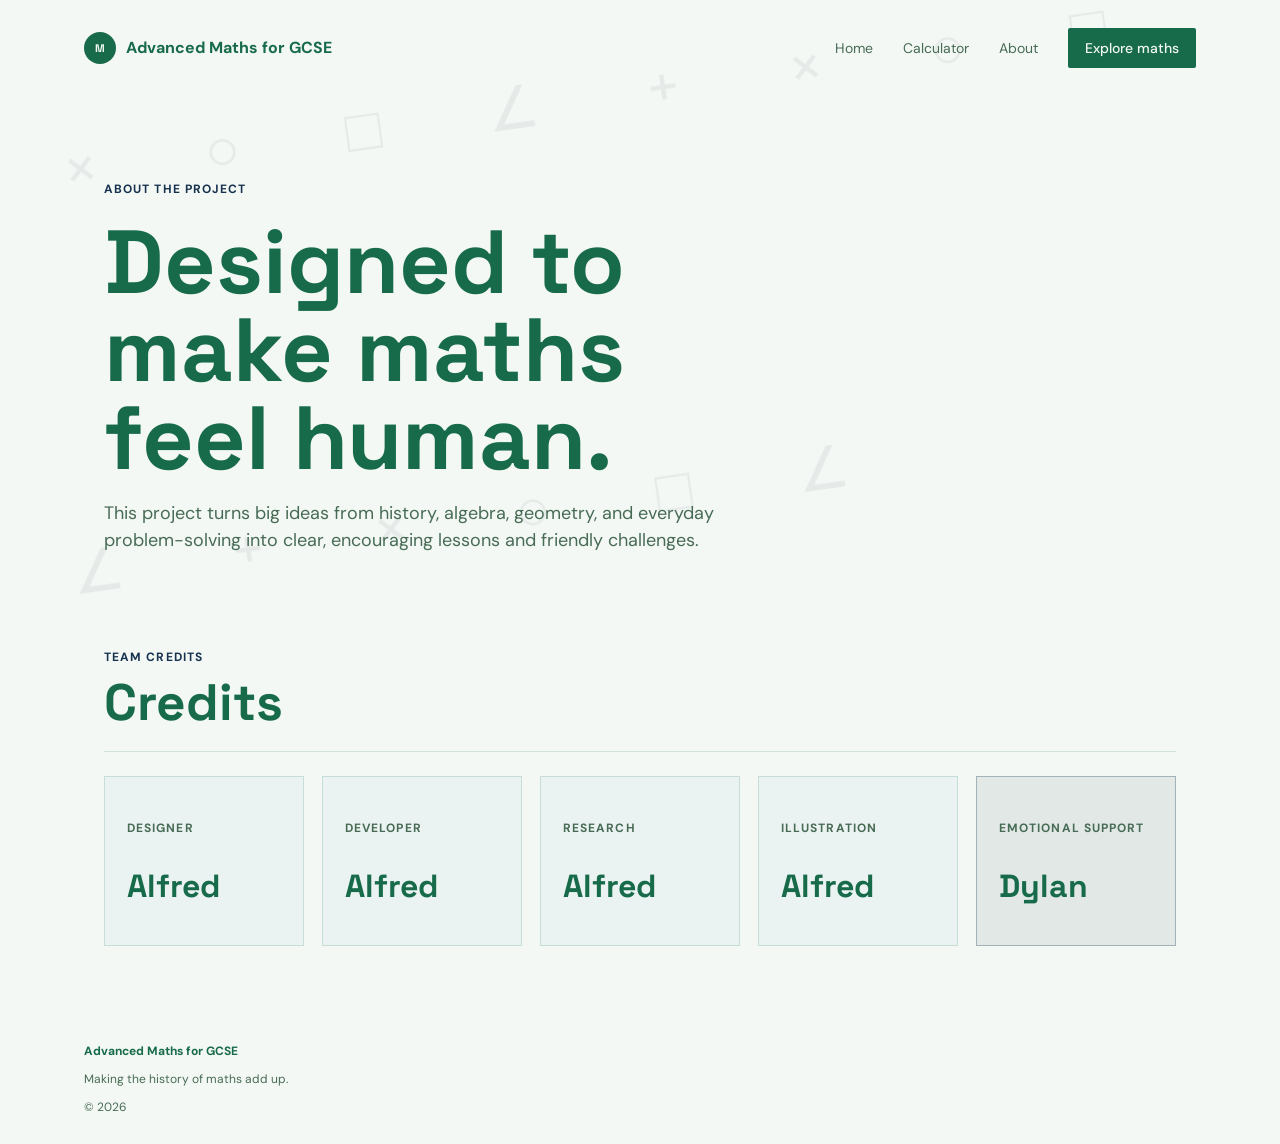
==== about.html @ 9c4b884f "Add dedicated About credits page" ====
<!doctype html>
<html lang="en-GB">
<head>
  <meta charset="UTF-8">
  <meta name="viewport" content="width=device-width, initial-scale=1.0">
  <meta name="description" content="About the team and credits for Advanced Maths for GCSE.">
  <title>About | Advanced Maths for GCSE</title>
  <link rel="preconnect" href="https://fonts.googleapis.com">
  <link rel="preconnect" href="https://fonts.gstatic.com" crossorigin>
  <link href="https://fonts.googleapis.com/css2?family=DM+Sans:wght@400;500;700&family=Space+Grotesk:wght@500;600;700&display=swap" rel="stylesheet">
  <link rel="stylesheet" href="style.css">
</head>
<body>
  <header class="site-header">
    <a class="brand" href="index.html" aria-label="Advanced Maths for GCSE home">
      <span class="brand-mark">M</span>
      <span>Advanced Maths for GCSE</span>
    </a>
    <nav aria-label="Main navigation">
      <a href="index.html">Home</a>
      <a href="calculator.html">Calculator</a>
      <a href="about.html">About</a>
      <a class="nav-button" href="subjects.html">Explore maths</a>
    </nav>
  </header>

  <main class="about-page">
    <section class="about-hero">
      <p class="eyebrow">About the project</p>
      <h1>Designed to make maths feel human.</h1>
      <p class="about-intro">This project turns big ideas from history, algebra, geometry, and everyday problem-solving into clear, encouraging lessons and friendly challenges.</p>
    </section>

    <section class="credits-panel" id="credits" aria-labelledby="credits-title">
      <div class="section-heading">
        <div>
          <p class="eyebrow">Team credits</p>
          <h2 id="credits-title">Credits</h2>
        </div>
      </div>

      <div class="credit-grid">
        <article class="credit-card">
          <p class="note-tag">Designer</p>
          <h3>Alfred</h3>
        </article>

        <article class="credit-card">
          <p class="note-tag">Developer</p>
          <h3>Alfred</h3>
        </article>

        <article class="credit-card">
          <p class="note-tag">Research</p>
          <h3>Alfred</h3>
        </article>

        <article class="credit-card">
          <p class="note-tag">Illustration</p>
          <h3>Alfred</h3>
        </article>

        <article class="credit-card emotional-support">
          <p class="note-tag">Emotional support</p>
          <h3>Dylan</h3>
        </article>
      </div>
    </section>
  </main>

  <footer class="site-footer">
    <div class="footer-branding">
      <span class="brand-footer">Advanced Maths for GCSE</span>
      <span>Making the history of maths add up.</span>
      <span>© 2026</span>
    </div>
  </footer>
</body>
</html>
---- style.css ----
:root {
  --ink: #176b4a;
  --muted: #486b55;
  --paper: #f3f8f4;
  --cream: #dcefe2;
  --sage: #8dbde0;
  --deep-sage: #16324f;
  --coral: #d94747;
  --line: rgba(23, 107, 74, 0.16);
  --display: "Space Grotesk", "Trebuchet MS", sans-serif;
  --body: "DM Sans", "Segoe UI", sans-serif;
}

* { box-sizing: border-box; }
html { scroll-behavior: smooth; }
body {
  margin: 0;
  color: var(--ink);
  background: var(--paper);
  font-family: var(--body);
  font-size: 16px;
  line-height: 1.5;
}
body::before {
  position: fixed;
  z-index: 0;
  inset: 0;
  overflow: hidden;
  padding: 54px 4vw;
  color: rgba(120, 130, 142, 0.11);
  content: "\002B     \00D7     \25CB     \25A1     \2220     \002B     \00D7     \25CB     \25A1\A\A     \2220     \002B     \00D7     \25CB     \25A1     \2220\A\A\A \00D7     \25CB     \25A1     \2220     \002B     \00D7     \25CB";
  font-family: var(--display);
  font-size: clamp(24px, 4vw, 54px);
  letter-spacing: 0.16em;
  line-height: 3.4;
  pointer-events: none;
  transform: rotate(-8deg) scale(1.15);
  white-space: pre;
}
body > * { position: relative; z-index: 1; }
a { color: inherit; text-decoration: none; }
.site-header, main, .site-footer { max-width: 1240px; margin: 0 auto; padding-left: 5vw; padding-right: 5vw; }
.site-header {
  display: flex;
  align-items: center;
  justify-content: space-between;
  padding-top: 28px;
  padding-bottom: 28px;
}
.brand { display: flex; align-items: center; gap: 10px; font-weight: 700; }
.brand-mark {
  display: grid;
  width: 32px;
  height: 32px;
  place-items: center;
  border-radius: 50%;
  color: var(--paper);
  background: var(--ink);
  font-family: var(--display);
  font-size: 11px;
  letter-spacing: 0;
}
nav { display: flex; align-items: center; gap: 30px; font-size: 14px; }
nav a:not(.nav-button) { color: var(--muted); }
nav a:not(.nav-button):hover, .text-link:hover { color: var(--coral); }
.nav-button, .primary-button, button {
  border: 0;
  border-radius: 2px;
  color: var(--paper);
  background: var(--ink);
  cursor: pointer;
  font: 500 14px var(--body);
  transition: transform 180ms ease, background 180ms ease;
}
.nav-button { padding: 11px 17px; }
.nav-button:hover, .primary-button:hover, button:hover { transform: translateY(-2px); background: var(--deep-sage); }
.hero {
  display: grid;
  grid-template-columns: minmax(0, 0.94fr) minmax(390px, 1.06fr);
  align-items: center;
  gap: 8vw;
  min-height: 570px;
  padding-top: 56px;
  padding-bottom: 84px;
}
.eyebrow, .note-tag, .issue-count, .art-caption {
  margin: 0;
  color: var(--deep-sage);
  font-size: 12px;
  font-weight: 700;
  letter-spacing: 0.09em;
  text-transform: uppercase;
}
h1, h2, h3 { margin: 0; font-family: var(--display); letter-spacing: 0; line-height: 0.98; }
h1 { max-width: 590px; margin-top: 21px; font-size: clamp(52px, 7vw, 94px); }
.hero-subtitle { margin-top: 16px; color: var(--deep-sage); font-size: clamp(24px, 3vw, 38px); }
.hero-text { max-width: 440px; margin: 30px 0 34px; color: var(--muted); font-size: 18px; }
.primary-button { display: inline-flex; align-items: center; gap: 30px; padding: 15px 18px; }
.hero-art { position: relative; min-height: 410px; overflow: hidden; background: var(--sage); }
.math-decoration { position: absolute; color: var(--paper); font-family: var(--display); font-weight: 700; }
.decoration-plus { top: 44px; left: 12%; font-size: 44px; transform: rotate(12deg); }
.decoration-circle { top: 54px; right: 13%; width: 74px; height: 74px; border: 9px solid var(--coral); border-radius: 50%; }
.decoration-star { bottom: 64px; left: 13%; color: var(--coral); font-size: 42px; transform: rotate(-10deg); }
.equation-card { position: absolute; top: 20%; left: 15%; width: 70%; min-height: 245px; display: flex; flex-direction: column; justify-content: center; padding: 32px 38px; transform: rotate(-5deg); color: var(--ink); background: #fdfcf8; box-shadow: 20px 24px 0 rgba(32, 40, 34, 0.14); }
.equation-label, .equation-hint { color: var(--muted); font-size: 12px; font-weight: 700; letter-spacing: 0.09em; text-transform: uppercase; }
.equation-card strong { margin: 22px 0 12px; font-family: var(--display); font-size: clamp(30px, 4vw, 51px); line-height: 1; }
.question-mark { color: var(--coral); }
.equation-line { width: 76%; height: 4px; margin-bottom: 13px; background: var(--sage); }
.art-caption { position: absolute; bottom: 22px; left: 24px; color: var(--ink); }
.feature-strip {
  display: grid;
  grid-template-columns: minmax(0, 1fr) minmax(260px, 420px);
  align-items: center;
  gap: 30px;
  padding: 0 0 52px;
}
.feature-copy h2 {
  margin-top: 12px;
  font-size: clamp(28px, 3vw, 42px);
}
.mini-problem-wrap {
  display: grid;
  gap: 12px;
}
.mini-problem-card {
  margin: 0;
  padding: 0;
  border: 1px solid var(--line);
  background: rgba(255, 255, 255, 0.6);
  box-shadow: 12px 16px 0 rgba(22, 50, 79, 0.09);
}
.mini-problem-card img {
  display: block;
  width: 100%;
  height: auto;
}
.feature-note {
  margin: 0;
  color: var(--muted);
  font-size: 14px;
  line-height: 1.6;
}
.latest-section { padding-bottom: 110px; }
.section-heading { display: flex; align-items: end; justify-content: space-between; border-bottom: 1px solid var(--line); padding-bottom: 22px; }
h2 { margin-top: 12px; font-size: clamp(34px, 4vw, 53px); }
.issue-count { color: var(--muted); }
.notes-grid { display: flex; overflow-x: auto; scrollbar-color: var(--coral) var(--cream); scrollbar-width: auto; }
.note-card { flex: 0 0 33.333%; min-height: 275px; display: grid; grid-template-columns: 42px 1fr; gap: 18px; padding: 34px 26px 30px 0; border-bottom: 1px solid var(--line); }
.note-card + .note-card { padding-left: 26px; border-left: 1px solid var(--line); }
.note-number { margin: 0; color: var(--coral); font-family: var(--display); font-weight: 600; }
.note-tag { color: var(--muted); margin-bottom: 26px; }
h3 { max-width: 300px; font-size: 26px; }
.note-summary { max-width: 290px; color: var(--muted); font-size: 14px; }
.text-link { display: inline-flex; gap: 10px; margin-top: 12px; font-size: 14px; font-weight: 700; }
button { border-radius: 0; padding: 12px 0 12px 18px; color: var(--paper); background: transparent; }
button:hover { background: transparent; color: var(--coral); transform: none; }
.site-footer { display: flex; justify-content: space-between; align-items: flex-start; gap: 28px; padding-top: 28px; padding-bottom: 28px; color: var(--muted); font-size: 12px; }
.footer-branding { display: flex; flex-direction: column; gap: 10px; }
.brand-footer { color: var(--ink); font-weight: 700; }
.credits-link {
  display: inline-flex;
  align-items: center;
  justify-content: center;
  align-self: center;
  min-height: 42px;
  padding: 10px 16px;
  border: 1px solid var(--line);
  color: var(--ink);
  background: rgba(141, 189, 224, 0.12);
  font-weight: 700;
}
.about-page {
  max-width: 1200px;
  margin: 0 auto;
  padding: 52px 5vw 68px;
}
.about-hero {
  padding: 32px 0 24px;
}
.about-intro {
  max-width: 640px;
  margin-top: 18px;
  color: var(--muted);
  font-size: 18px;
}
.credits-panel {
  margin-top: 24px;
  padding: 28px 0 0;
}
.credit-grid {
  display: grid;
  grid-template-columns: repeat(auto-fit, minmax(180px, 1fr));
  gap: 18px;
  margin-top: 24px;
}
.credit-card {
  min-height: 170px;
  display: flex;
  flex-direction: column;
  justify-content: center;
  padding: 26px 22px;
  border: 1px solid var(--line);
  background: rgba(141, 189, 224, 0.08);
}
.credit-card h3 {
  margin-top: 8px;
  font-size: clamp(24px, 3vw, 32px);
}
.emotional-support {
  border-color: rgba(22, 50, 79, 0.3);
  background: rgba(22, 50, 79, 0.08);
}
.credits-link:hover { color: var(--coral); }
.quiz-panel { margin-top: 18px; padding: 32px; border: 1px solid var(--line); background: var(--cream); }
.quiz-heading { margin-bottom: 26px; }
.quiz-heading h2 { margin-top: 12px; font-size: clamp(30px, 4vw, 45px); }
.quiz-form { display: grid; grid-template-columns: repeat(3, minmax(0, 1fr)); gap: 16px; }
.quiz-progress-row { grid-column: 1 / -1; display: flex; align-items: center; gap: 14px; color: var(--muted); font-size: 13px; font-weight: 700; }
.quiz-progress { flex: 1; width: 100%; height: 10px; border: 0; border-radius: 0; accent-color: var(--deep-sage); }
.quiz-progress::-webkit-progress-bar { background: rgba(22, 50, 79, 0.14); }
.quiz-progress::-webkit-progress-value { background: var(--deep-sage); }
.quiz-progress::-moz-progress-bar { background: var(--deep-sage); }
.quiz-progress-text { min-width: 110px; text-align: right; }
.quiz-question { grid-column: 1 / -1; min-width: 0; display: grid; align-content: start; gap: 12px; margin: 0; padding: 18px; border: 1px solid var(--line); }
.quiz-question[hidden] { display: none; }
.quiz-question legend { padding: 0; font-family: var(--display); font-size: 17px; font-weight: 600; line-height: 1.25; }
.quiz-question label { display: flex; align-items: flex-start; gap: 9px; color: var(--muted); font-size: 14px; cursor: pointer; }
.quiz-question input[type="radio"] { flex: 0 0 auto; width: 16px; height: 16px; margin: 2px 0 0; padding: 0; accent-color: var(--deep-sage); }
.quiz-question[data-result="correct"] { border-color: var(--deep-sage); background: rgba(141, 189, 224, 0.18); }
.quiz-question[data-result="incorrect"] { border-color: var(--coral); background: rgba(217, 71, 71, 0.08); }
.quiz-check-answer { justify-self: start; padding: 10px 14px; color: var(--paper); background: var(--ink); }
.quiz-question-feedback { min-height: 22px; color: var(--deep-sage); font-size: 14px; font-weight: 700; }
.quiz-question[data-result="incorrect"] .quiz-question-feedback { color: var(--coral); }
.quiz-navigation { grid-column: 1 / -1; display: flex; justify-content: space-between; gap: 12px; }
.quiz-navigation button { padding: 12px 16px; color: var(--paper); background: var(--ink); }
.quiz-navigation button:disabled { opacity: 0.45; cursor: not-allowed; transform: none; }
.quiz-actions { grid-column: 1 / -1; display: flex; flex-wrap: wrap; align-items: center; gap: 12px; }
.quiz-actions button { padding: 12px 16px; color: var(--paper); background: var(--ink); }
.quiz-actions .quiz-reset { border: 1px solid var(--ink); color: var(--ink); background: transparent; }
.quiz-actions .quiz-reset:hover { color: var(--paper); background: var(--deep-sage); }
.quiz-result { flex-basis: 100%; min-height: 24px; margin: 0; color: var(--deep-sage); font-weight: 700; }
.page-quiz { margin-bottom: 34px; }
@media (max-width: 760px) {
  .site-header { padding-top: 20px; padding-bottom: 20px; }
  nav { gap: 15px; }
  nav a:not(.nav-button) { display: none; }
  .hero { display: flex; flex-direction: column; align-items: stretch; gap: 42px; min-height: auto; padding-top: 55px; padding-bottom: 80px; }
  h1 { font-size: clamp(48px, 15vw, 76px); }
  .hero-art { min-height: 330px; }
  .equation-card { left: 10%; width: 80%; padding: 28px; }
  .note-card, .note-card + .note-card { flex-basis: 85%; min-height: 0; padding: 28px 0; border-left: 0; }
  .note-card + .note-card { border-top: 1px solid var(--line); }
  .site-footer { flex-wrap: wrap; }
}
@media (max-width: 800px) {
  .quiz-form { grid-template-columns: 1fr; }
  .quiz-panel { padding: 24px; }
}
@media (max-width: 480px) {
  .quiz-progress-row { flex-wrap: wrap; gap: 8px; }
  .quiz-progress { order: 3; flex-basis: 100%; }
  .quiz-progress-text { margin-left: auto; }
}
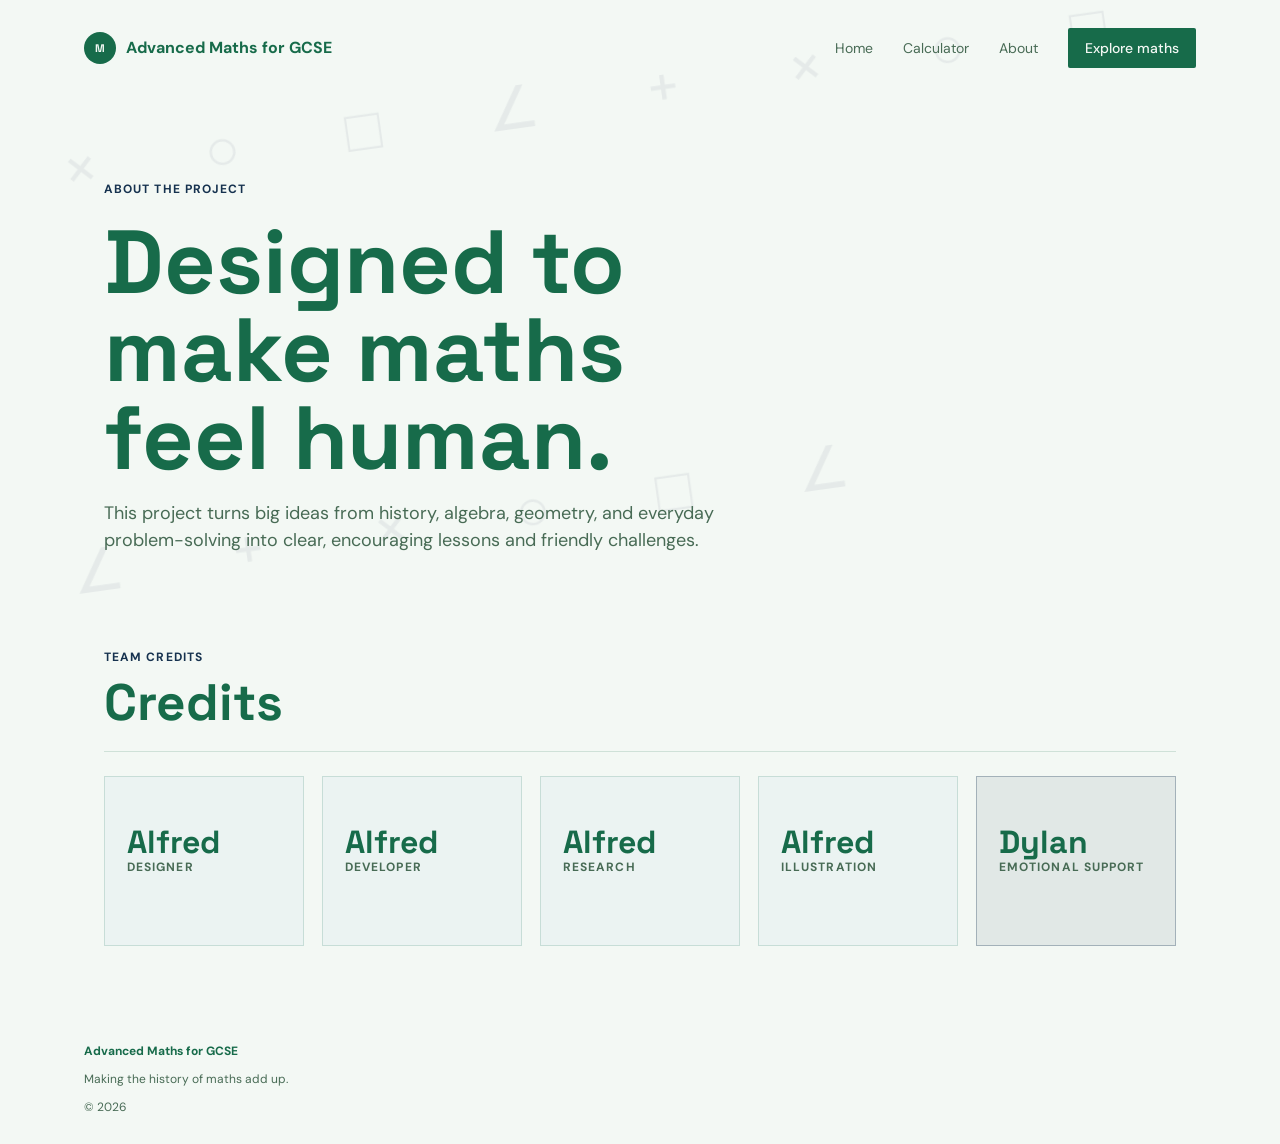
==== commit 20f83618: "Adjust About credits layout" ====
--- a/about.html
+++ b/about.html
@@ -41,28 +41,28 @@
 
       <div class="credit-grid">
         <article class="credit-card">
+          <h3>Alfred</h3>
           <p class="note-tag">Designer</p>
-          <h3>Alfred</h3>
         </article>
 
         <article class="credit-card">
+          <h3>Alfred</h3>
           <p class="note-tag">Developer</p>
-          <h3>Alfred</h3>
         </article>
 
         <article class="credit-card">
+          <h3>Alfred</h3>
           <p class="note-tag">Research</p>
-          <h3>Alfred</h3>
         </article>
 
         <article class="credit-card">
+          <h3>Alfred</h3>
           <p class="note-tag">Illustration</p>
-          <h3>Alfred</h3>
         </article>
 
         <article class="credit-card emotional-support">
+          <h3>Dylan</h3>
           <p class="note-tag">Emotional support</p>
-          <h3>Dylan</h3>
         </article>
       </div>
     </section>
